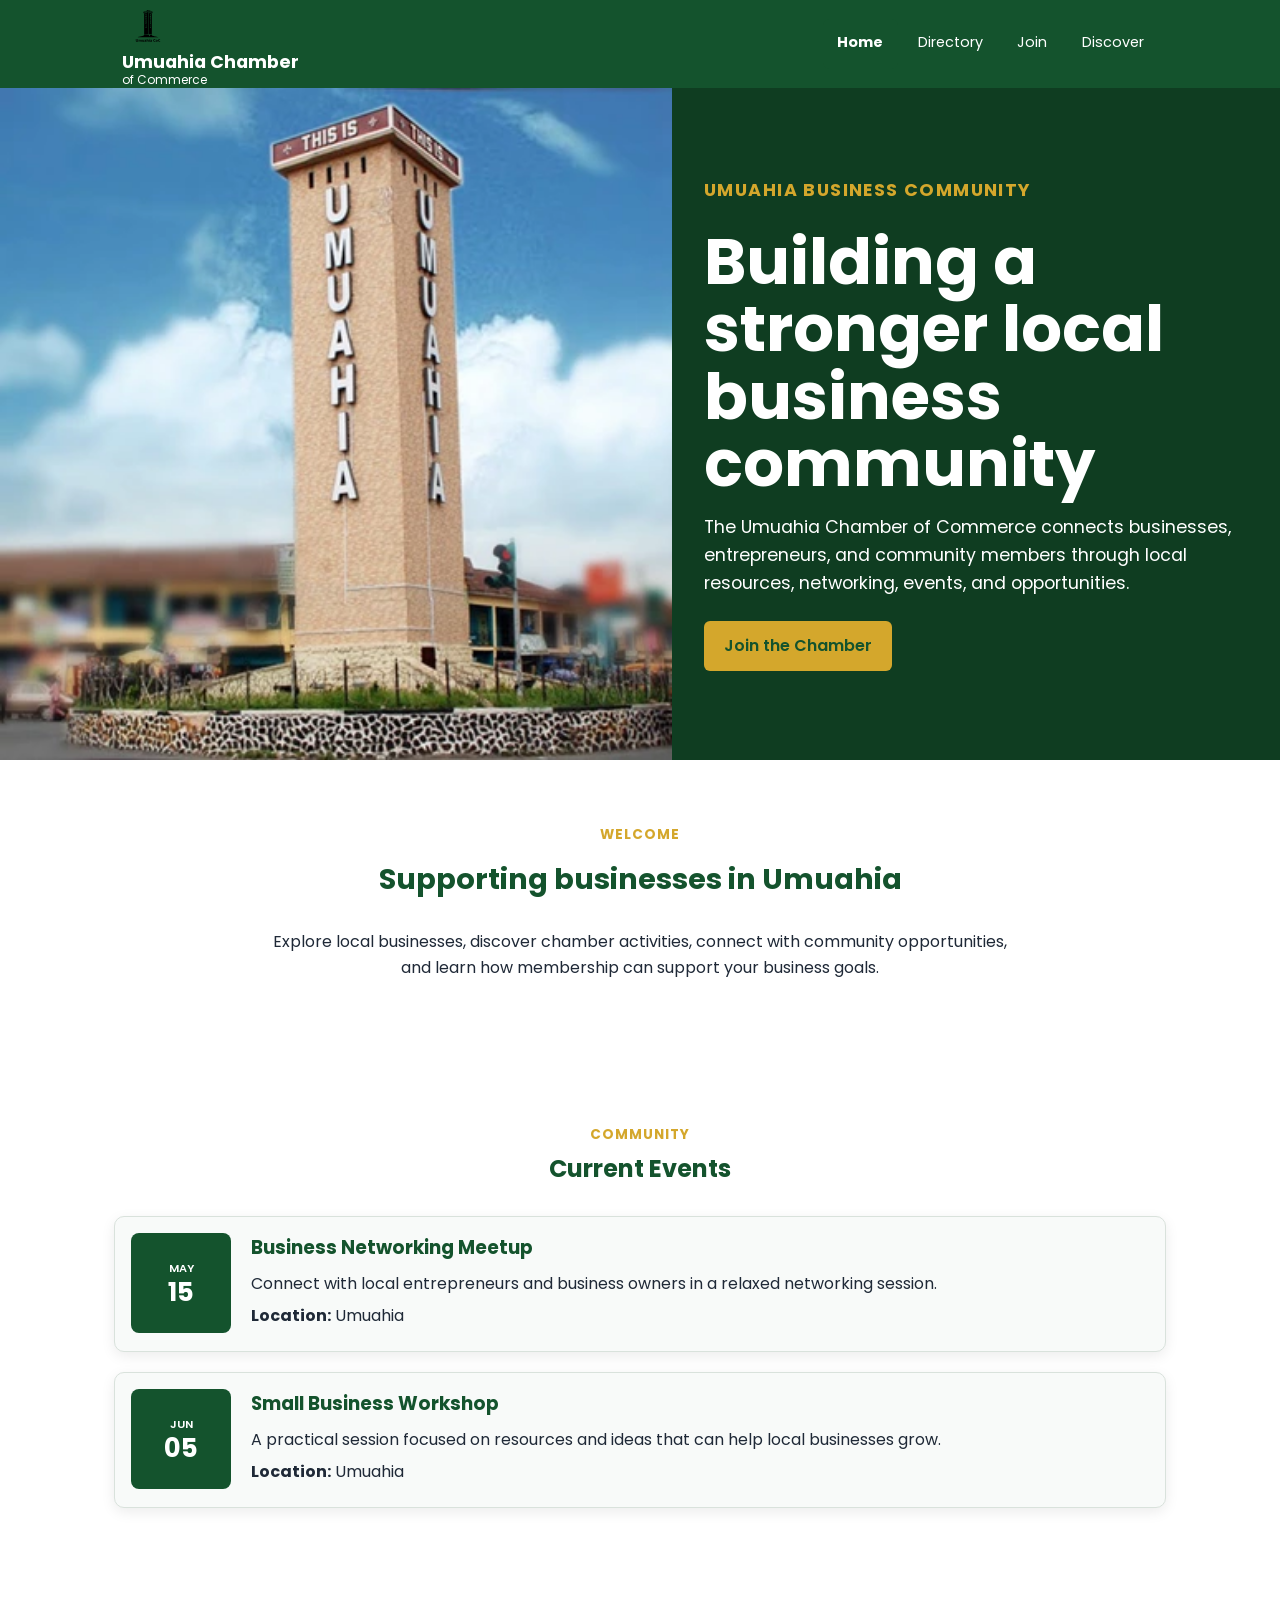
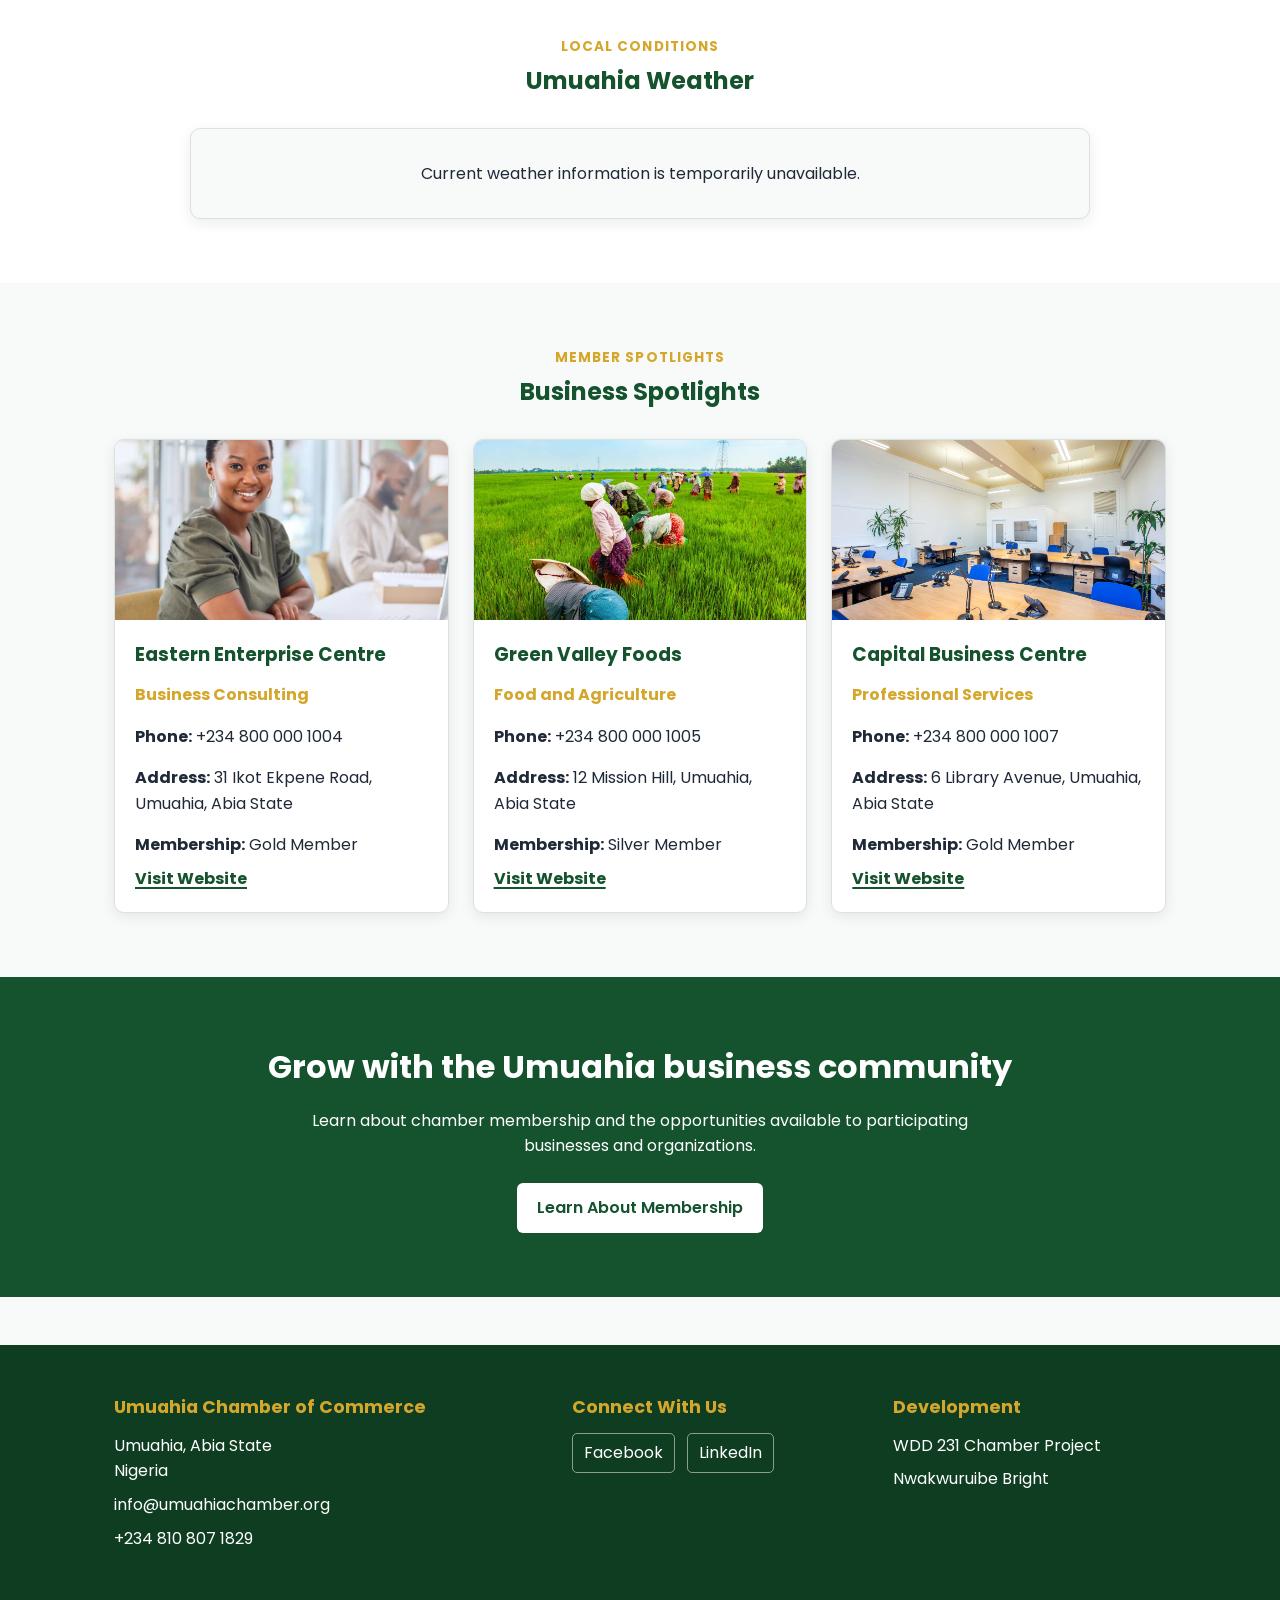
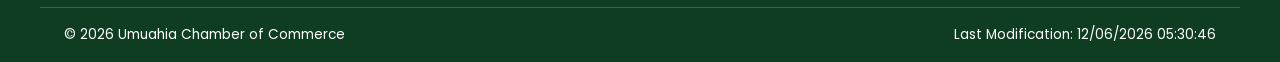
==== chamber/index.html @ 04a68233 "week03 assignment: CoC Homepage" ====
<!DOCTYPE html>
<html lang="en">
<head>
    <meta charset="UTF-8">
    <meta name="viewport" content="width=device-width, initial-scale=1.0">

    <title>Umuahia Chamber of Commerce | Supporting Local Business</title>

    <meta name="description"
        content="Connect with businesses, events, community opportunities, and chamber resources in Umuahia, Abia State.">

    <meta name="author" content="Nwakwuruibe Bright">

    <link rel="icon" href="favicon.ico">

    <link rel="preconnect" href="https://fonts.googleapis.com">
    <link rel="preconnect" href="https://fonts.gstatic.com" crossorigin>
    <link href="https://fonts.googleapis.com/css2?family=Poppins:wght@400;500;600;700&display=swap" rel="stylesheet">

    <meta property="og:title" content="Umuahia Chamber of Commerce | Local Business">
    <meta property="og:description"
        content="Discover local businesses, chamber events, community information, and opportunities in Umuahia.">
    <meta property="og:image" content="https://agilityb.github.io/wdd231/chamber/images/umuahia-hero.webp">
    <meta property="og:url" content="https://agilityb.github.io/wdd231/chamber/index.html">
    <meta property="og:type" content="website">

    <link rel="stylesheet" href="styles/normalize.css">
    <link rel="stylesheet" href="styles/small.css">
    <link rel="stylesheet" href="styles/large.css">

    <script src="scripts/main.js" defer></script>
</head>

<body>

    <header class="site-header">
        <div class="header-container">

            <a href="index.html" class="brand">
                <img src="images/logo.svg" alt="Umuahia Chamber of Commerce logo" width="52" height="52">

                <div class="brand-text">
                    <span class="brand-name">Umuahia Chamber</span>
                    <span class="brand-tagline">of Commerce</span>
                </div>
            </a>

            <button class="nav-toggle" id="navToggle" type="button"
                aria-label="Open navigation menu"
                aria-controls="primaryNav"
                aria-expanded="false">
                ☰
            </button>

            <nav class="navigation" id="primaryNav">
                <ul>
                    <li><a href="index.html" class="active" aria-current="page">Home</a></li>
                    <li><a href="directory.html">Directory</a></li>
                    <li><a href="join.html">Join</a></li>
                    <li><a href="discover.html">Discover</a></li>
                </ul>
            </nav>

        </div>
    </header>

    <main>

        <section class="hero" aria-labelledby="hero-title">
            <picture>
                <img
                    src="images/umuahia-hero.webp"
                    alt="Umuahia community scene"
                    width="1200"
                    height="500"
                    fetchpriority="high">
            </picture>

            <div class="hero-content container">
                <p class="eyebrow">UMUAHIA BUSINESS COMMUNITY</p>
                <h1 id="hero-title">Building a stronger local business community</h1>
                <p>
                    The Umuahia Chamber of Commerce connects businesses,
                    entrepreneurs, and community members through local
                    resources, networking, events, and opportunities.
                </p>
                <a class="button button-primary" href="join.html">Join the Chamber</a>
            </div>
        </section>

        <section class="section intro" aria-labelledby="welcome-title">
            <div class="container">
                <div class="section-heading">
                    <p class="section-label">WELCOME</p>
                    <h2 id="welcome-title">Supporting businesses in Umuahia</h2>
                </div>

                <p>
                    Explore local businesses, discover chamber activities,
                    connect with community opportunities, and learn how
                    membership can support your business goals.
                </p>
            </div>
        </section>

        <section class="section events" aria-labelledby="events-title">
            <div class="container">
                <div class="section-heading">
                    <p class="section-label">COMMUNITY</p>
                    <h2 id="events-title">Current Events</h2>
                </div>

                <div class="event-grid">
                    <article class="event-card">
                        <div class="event-date" aria-label="Sample event date">
                            <span class="event-month">MAY</span>
                            <span class="event-day">15</span>
                        </div>

                        <div class="event-content">
                            <h3>Business Networking Meetup</h3>
                            <p>
                                Connect with local entrepreneurs and business
                                owners in a relaxed networking session.
                            </p>
                            <p><strong>Location:</strong> Umuahia</p>
                        </div>
                    </article>

                    <article class="event-card">
                        <div class="event-date" aria-label="Sample event date">
                            <span class="event-month">JUN</span>
                            <span class="event-day">05</span>
                        </div>

                        <div class="event-content">
                            <h3>Small Business Workshop</h3>
                            <p>
                                A practical session focused on resources and
                                ideas that can help local businesses grow.
                            </p>
                            <p><strong>Location:</strong> Umuahia</p>
                        </div>
                    </article>
                </div>
                <!-- Sample event information for the course project. I will replace
                    with verified chamber events when available. -->

            </div>
        </section>

        <section class="section weather-section" aria-labelledby="weather-title">
            <div class="container">
                <div class="section-heading">
                    <p class="section-label">LOCAL CONDITIONS</p>
                    <h2 id="weather-title">Umuahia Weather</h2>
                </div>

                <div id="weatherCard" class="weather-card">
                    <p>Loading current weather and forecast...</p>
                </div>
            </div>
        </section>

        <section class="section featured-businesses" aria-labelledby="spotlights-title">
            <div class="container">
                <div class="section-heading">
                    <p class="section-label">MEMBER SPOTLIGHTS</p>
                    <h2 id="spotlights-title">Business Spotlights</h2>
                </div>

                <div id="spotlightContainer" class="business-grid" aria-live="polite">
                    <p class="loading-card">Loading member spotlights...</p>
                </div>
            </div>
        </section>

        <section class="section membership-cta" aria-labelledby="membership-title">
            <div class="container cta-content">
                <h2 id="membership-title">Grow with the Umuahia business community</h2>
                <p>
                    Learn about chamber membership and the opportunities
                    available to participating businesses and organizations.
                </p>
                <a class="button button-secondary" href="join.html">Learn About Membership</a>
            </div>
        </section>

    </main>

    <footer class="site-footer">
        <div class="footer-container">

            <section class="footer-column">
                <h2>Umuahia Chamber of Commerce</h2>
                <p>
                    Umuahia, Abia State<br>
                    Nigeria
                </p>
                <p>info@umuahiachamber.org</p>
                <p>+234 810 807 1829</p>
            </section>

            <section class="footer-column">
                <h2>Connect With Us</h2>
                <div class="social-links">
                    <a href="https://www.facebook.com/bright-nwakwuruibe"
                        target="_blank" rel="noopener noreferrer"
                        aria-label="Visit our Facebook page">Facebook</a>

                    <a href="https://www.linkedin.com/in/bright-nwakwuruibe/"
                        target="_blank" rel="noopener noreferrer"
                        aria-label="Visit our LinkedIn page">LinkedIn</a>
                </div>
            </section>

            <section class="footer-column">
                <h2>Development</h2>
                <p>WDD 231 Chamber Project</p>
                <p>Nwakwuruibe Bright</p>
            </section>

        </div>

        <div class="footer-bottom">
            <p>
                &copy;
                <span id="currentyear"></span>
                Umuahia Chamber of Commerce
            </p>
            <p id="lastModified"></p>
        </div>
    </footer>

</body>
</html>
---- chamber/styles/small.css ----
/* =========================================
   UMUAHIA CHAMBER OF COMMERCE
   MOBILE / BASE STYLES
   WDD 231 CHAMBER PROJECT
   ========================================= */

/* ---------- CSS VARIABLES ---------- */

:root {
    --primary: #14532d;
    --primary-dark: #0f3d21;
    --secondary: #d4a72c;
    --background: #f8faf9;
    --white: #ffffff;
    --text: #1f2937;
    --muted: #64748b;
    --border: #d9e2dc;

    --shadow: 0 4px 14px rgba(0, 0, 0, 0.08);
    --radius: 10px;
}


/* ---------- RESET ---------- */

*,
*::before,
*::after {
    box-sizing: border-box;
}

html {
    scroll-behavior: smooth;
}

body {
    margin: 0;
    font-family: "Poppins", sans-serif;
    font-size: 16px;
    line-height: 1.6;
    background-color: var(--background);
    color: var(--text);
}

img {
    display: block;
    max-width: 100%;
    height: auto;
}

a {
    color: inherit;
}


/* ---------- GENERAL CONTAINERS ---------- */

.container {
    width: min(92%, 1100px);
    margin: 0 auto;
}

.section {
    padding: 3.5rem 0;
}

.section-heading {
    margin-bottom: 2rem;
    text-align: center;
}

.section-heading h2,
.intro h2 {
    margin: 0;
    color: var(--primary);
    line-height: 1.25;
}

.section-label,
.eyebrow {
    margin: 0 0 0.5rem;
    color: var(--secondary);
    font-size: 0.85rem;
    font-weight: 700;
    letter-spacing: 0.08em;
}


/* ---------- HEADER ---------- */

.site-header {
    background-color: var(--primary);
    color: var(--white);
    box-shadow: var(--shadow);
}

.header-container {
    width: min(92%, 1100px);
    margin: 0 auto;
    padding: 1rem 0;

    display: flex;
    flex-wrap: wrap;
    align-items: center;
    justify-content: space-between;
    gap: 1rem;
}

.site-brand {
    display: flex;
    align-items: center;
    gap: 0.75rem;
    color: var(--white);
    text-decoration: none;
}

.site-brand img {
    width: 50px;
    height: 50px;
}

.brand-text {
    display: flex;
    flex-direction: column;
    line-height: 1.2;
}

.brand-name {
    font-size: 1.05rem;
    font-weight: 700;
}

.brand-subtitle {
    color: var(--secondary);
    font-size: 0.85rem;
    font-weight: 500;
}


/* ---------- MOBILE NAVIGATION BUTTON ---------- */

.nav-toggle {
    display: block;
    padding: 0.35rem 0.7rem;

    border: 2px solid var(--white);
    border-radius: 6px;

    background-color: transparent;
    color: var(--white);

    font-family: inherit;
    font-size: 1.5rem;
    line-height: 1;

    cursor: pointer;
}

.nav-toggle:hover {
    background-color: var(--secondary);
    color: var(--primary);
}


/* ---------- NAVIGATION ---------- */

.navigation {
    display: none;
    width: 100%;
    flex-direction: column;
}

.navigation.open {
    display: flex;
}

.navigation a {
    display: block;
    padding: 0.75rem 1rem;

    color: var(--white);
    text-decoration: none;

    border-bottom: 3px solid transparent;

    transition:
        background-color 0.2s ease,
        border-color 0.2s ease;
}

.navigation a:hover,
.navigation a:focus-visible {
    background-color: var(--primary-dark);
    border-bottom-color: var(--secondary);
}

.navigation a.active {
    color: var(--secondary);
    font-weight: 700;
}


/* ---------- HERO ---------- */

.hero {
    position: relative;
    background-color: var(--primary-dark);
    color: var(--white);
}

.hero picture,
.hero picture img {
    width: 100%;
}

.hero picture img {
    min-height: 420px;
    object-fit: cover;
}

.hero-content {
    padding: 2rem 4%;
    background-color: var(--primary-dark);
}

.hero-content h1 {
    margin: 0 0 1rem;
    font-size: 2rem;
    line-height: 1.2;
}

.hero-content p {
    max-width: 650px;
    margin: 0 0 1.5rem;
}


/* ---------- BUTTONS ---------- */

.button {
    display: inline-block;
    padding: 0.75rem 1.25rem;

    border-radius: 6px;

    font-weight: 600;
    text-decoration: none;

    transition:
        background-color 0.2s ease,
        color 0.2s ease,
        transform 0.2s ease;
}

.button:hover,
.button:focus-visible {
    transform: translateY(-2px);
}

.button-primary {
    background-color: var(--secondary);
    color: var(--primary);
}

.button-primary:hover,
.button-primary:focus-visible {
    background-color: var(--white);
}

.button-secondary {
    background-color: var(--white);
    color: var(--primary);
}

.button-secondary:hover,
.button-secondary:focus-visible {
    background-color: var(--secondary);
}


/* ---------- INTRODUCTION ---------- */

.intro {
    background-color: var(--white);
}

.intro .container {
    max-width: 800px;
    text-align: center;
}

.intro h2 {
    margin-bottom: 1rem;
    font-size: 1.8rem;
}

.intro p {
    margin: 0 0 1rem;
}


/* ---------- SAMPLE CONTENT NOTICE ---------- */

.sample-note {
    margin: 1.5rem 0 0;
    padding: 0.85rem 1rem;

    background-color: #fff8e1;
    border-left: 4px solid var(--secondary);

    color: var(--text);
    font-size: 0.9rem;
}


/* ---------- QUICK LINKS ---------- */

.quick-links {
    background-color: var(--background);
}

.quick-link-grid {
    display: grid;
    gap: 1.25rem;
}

.quick-card {
    background-color: var(--white);
    border: 1px solid var(--border);
    border-radius: var(--radius);
    box-shadow: var(--shadow);
    overflow: hidden;
}

.quick-card-content {
    padding: 1.5rem;
}

.quick-card h3 {
    margin: 0 0 0.75rem;
    color: var(--primary);
}

.quick-card p {
    margin: 0 0 1rem;
}


/* ---------- TEXT LINKS ---------- */

.text-link {
    color: var(--primary);
    font-weight: 700;
    text-decoration: underline;
    text-decoration-thickness: 2px;
    text-underline-offset: 3px;
}

.text-link:hover,
.text-link:focus-visible {
    color: var(--primary-dark);
}


/* ---------- EVENTS ---------- */

.events {
    background-color: var(--white);
}

.event-grid {
    display: grid;
    gap: 1.25rem;
}

.event-card {
    display: grid;
    grid-template-columns: 80px 1fr;
    gap: 1rem;

    padding: 1rem;

    border: 1px solid var(--border);
    border-radius: var(--radius);
    box-shadow: var(--shadow);

    background-color: var(--background);
}

.event-date {
    display: flex;
    flex-direction: column;
    justify-content: center;
    align-items: center;

    min-height: 80px;

    background-color: var(--primary);
    color: var(--white);
    border-radius: 8px;

    text-align: center;
}

.event-month {
    font-size: 0.7rem;
    font-weight: 600;
}

.event-day {
    font-size: 1.6rem;
    font-weight: 700;
    line-height: 1.1;
}

.event-content h3 {
    margin: 0 0 0.5rem;
    color: var(--primary);
}

.event-content p {
    margin: 0.4rem 0;
}




/* ---------- WEATHER ---------- */

.weather-section {
    background-color: var(--white);
}

.weather-card {
    max-width: 900px;
    margin: 0 auto;
    padding: 1.25rem;
    background-color: var(--background);
    border: 1px solid var(--border);
    border-radius: var(--radius);
    box-shadow: var(--shadow);
}

.weather-current {
    display: grid;
    gap: 1.5rem;
}

.weather-today {
    text-align: center;
}

.weather-card h3 {
    margin-bottom: 0.5rem;
    color: var(--primary);
}

.weather-temperature {
    margin: 0.25rem 0;
    color: var(--primary);
    font-size: 2.5rem;
    font-weight: 700;
}

.weather-description {
    margin: 0 0 0.5rem;
    text-transform: capitalize;
    font-weight: 600;
}

.weather-details {
    margin: 0;
    color: var(--muted);
}

.weather-forecast {
    border-top: 1px solid var(--border);
    padding-top: 1.25rem;
}

.forecast-grid {
    display: grid;
    grid-template-columns: 1fr;
    gap: 0.75rem;
}

.forecast-day {
    padding: 1rem;
    background-color: var(--white);
    border: 1px solid var(--border);
    border-radius: var(--radius);
    text-align: center;
}

.forecast-day h4,
.forecast-day p {
    margin: 0.25rem 0;
}

.forecast-temperature {
    color: var(--primary);
    font-size: 1.5rem;
    font-weight: 700;
}

.weather-error {
    margin: 0;
    text-align: center;
}

.weather-error code {
    overflow-wrap: anywhere;
}

/* ---------- HOME SPOTLIGHTS ---------- */

#spotlightContainer {
    min-height: 250px;
}

.loading-card {
    min-height: 250px;
    display: grid;
    place-items: center;
    padding: 1rem;
    border: 1px solid var(--border);
    border-radius: var(--radius);
    background-color: var(--white);
}

.business-card img {
    width: 100%;
    height: 180px;
    object-fit: contain;
}

/* ---------- FEATURED BUSINESSES ---------- */

.featured-businesses {
    background-color: var(--background);
}

.business-grid {
    display: grid;
    gap: 1.25rem;
}

.business-card {
    background-color: var(--white);
    border: 1px solid var(--border);
    border-radius: var(--radius);
    box-shadow: var(--shadow);
    overflow: hidden;
}

.business-card>img {
    width: 100%;
    height: 180px;
    object-fit: cover;
}

.business-card-content {
    padding: 1.25rem;
}

.business-card h3 {
    margin: 0 0 0.25rem;
    color: var(--primary);
}

.business-category {
    margin: 0 0 1rem;
    color: var(--secondary);
    font-weight: 700;
}

.business-card p {
    margin: 0.5rem 0;
}


/* ---------- MEMBERSHIP CTA ---------- */

.membership-cta {
    background-color: var(--primary);
    color: var(--white);
}

.cta-content {
    max-width: 750px;
    margin: 0 auto;
    text-align: center;
}

.cta-content h2 {
    margin: 0 0 1rem;
    font-size: 1.8rem;
}

.cta-content p {
    margin: 0 0 1.5rem;
}


/* ---------- FOOTER ---------- */

.site-footer {
    background-color: var(--primary-dark);
    color: var(--white);
}

.footer-container {
    width: min(92%, 1100px);
    margin: 0 auto;
    padding: 3rem 0;

    display: grid;
    gap: 2rem;
}

.footer-column h2 {
    margin: 0 0 0.75rem;
    color: var(--secondary);
    font-size: 1.1rem;
}

.footer-column address {
    font-style: normal;
}

.footer-column p {
    margin: 0.5rem 0;
}

.footer-column a {
    color: var(--white);
}

.footer-column a:hover,
.footer-column a:focus-visible {
    color: var(--secondary);
}

.footer-navigation {
    display: flex;
    flex-direction: column;
    gap: 0.5rem;
}

.social-links {
    display: flex;
    flex-wrap: wrap;
    gap: 0.75rem;
}

.social-links a {
    padding: 0.4rem 0.7rem;
    border: 1px solid rgba(255, 255, 255, 0.5);
    border-radius: 5px;
    text-decoration: none;
}

.social-links a:hover,
.social-links a:focus-visible {
    background-color: var(--secondary);
    color: var(--primary);
}

.footer-bottom {
    padding: 1.25rem 1rem;

    border-top: 1px solid rgba(255, 255, 255, 0.2);

    text-align: center;
}

.footer-bottom p {
    margin: 0.35rem 0;
    font-size: 0.85rem;
}


/* ---------- ACCESSIBILITY ---------- */

button:focus-visible,
a:focus-visible {
    outline: 3px solid var(--secondary);
    outline-offset: 3px;
}


/* ---------- SMALL SCREEN SAFETY ---------- */

@media (max-width: 319px) {

    body {
        font-size: 15px;
    }

    .container,
    .header-container,
    .footer-container {
        width: 94%;
    }

    .hero-content {
        padding-left: 3%;
        padding-right: 3%;
    }

    .event-card {
        grid-template-columns: 1fr;
    }
}

/* =========================================
   DIRECTORY PAGE
   ========================================= */

.directory-page {
    padding-top: 2rem;
    padding-bottom: 3rem;
}

.directory-page>h1 {
    margin-bottom: 0.5rem;
}

.directory-intro {
    max-width: 700px;
    color: var(--muted);
}


/* -----------------------------------------
   VIEW CONTROLS
   ----------------------------------------- */

.view-controls {
    display: flex;
    justify-content: center;
    gap: 0.5rem;
    margin: 1.5rem 0;
}

.view-button {
    min-width: 80px;
    padding: 0.6rem 1rem;

    border: 2px solid var(--primary);
    border-radius: 4px;

    background-color: var(--white);
    color: var(--primary);

    font-family: inherit;
    font-weight: 600;

    cursor: pointer;
}

.view-button:hover,
.view-button.active {
    background-color: var(--primary);
    color: var(--white);
}


/* -----------------------------------------
   MEMBER GRID
   ----------------------------------------- */

.member-grid {
    display: grid;
    grid-template-columns: 1fr;
    gap: 1rem;
}


/* -----------------------------------------
   MEMBER CARD
   ----------------------------------------- */

.member-card {
    padding: 1rem;

    background-color: var(--white);
    border: 1px solid var(--border);
    border-radius: var(--radius);

    box-shadow: var(--shadow);
}

.member-image {
    text-align: center;
    margin-bottom: 1rem;
}

.member-image img {
    width: 100%;
    max-width: 260px;
    height: 150px;

    aspect-ratio: 13 / 7;  /* I did this to control my CLS */
    object-fit: contain;

    margin: 0 auto;
}

.member-info h2 {
    margin-bottom: 0.25rem;
    font-size: 1.15rem;
}

.member-category {
    margin-top: 0;
    margin-bottom: 1rem;

    color: var(--primary);
    font-weight: 600;
}

.member-info p {
    margin: 0.45rem 0;
    font-size: 0.9rem;
}

.member-description {
    color: var(--muted);
}

.member-website {
    display: inline-block;
    margin-top: 0.75rem;

    color: var(--primary);
    font-weight: 600;
}

.member-website:hover {
    color: var(--primary-dark);
}


/* -----------------------------------------
   LIST VIEW
   ----------------------------------------- */

.member-list {
    display: flex;
    flex-direction: column;
    gap: 0;
}

.member-list .member-card {
    display: grid;
    grid-template-columns: 1fr;

    border-radius: 0;
    border: none;
    border-bottom: 1px solid var(--border);

    box-shadow: none;

    padding: 1rem;
}

.member-list .member-card:nth-child(even) {
    background-color: #eaf7f6;
}

.member-list .member-image {
    display: none;
}

.member-list .member-info h2 {
    font-size: 1rem;
}

.member-list .member-description {
    display: none;
}


/* -----------------------------------------
   ERROR MESSAGE
   ----------------------------------------- */

.error-message {
    padding: 1.5rem;

    text-align: center;

    background-color: #fff4f4;
    border: 1px solid #e5baba;

    border-radius: var(--radius);
}

/* -----------------------------------------
   LOADING CARD
   ----------------------------------------- */
.loading-card {
    min-height: 350px;
    background-color: var(--white);
}
---- chamber/styles/large.css ----
/* =========================================
   LARGE SCREEN STYLES
   Umuahia Chamber of Commerce
   ========================================= */

@media screen and (min-width: 768px) {

    /* -----------------------------------------
       GENERAL
       ----------------------------------------- */

    .container {
        max-width: 1200px;
        margin: 0 auto;
        padding-left: 1.5rem;
        padding-right: 1.5rem;
    }

    .section {
        padding: 3rem 0;
    }


    /* -----------------------------------------
       HEADER
       ----------------------------------------- */

    .site-header {
        position: relative;
    }

    .header-container {
        max-width: 1200px;
        min-height: 78px;
        margin: 0 auto;
        padding: 0 1.5rem;

        display: flex;
        align-items: center;
        justify-content: space-between;
        gap: 2rem;
    }

    .brand {
        flex-shrink: 0;
    }

    .brand img {
        width: 52px;
        height: 52px;
    }

    .brand-text {
        display: flex;
        flex-direction: column;
    }

    .brand-name {
        font-size: 1.1rem;
    }

    .brand-tagline {
        font-size: 0.75rem;
    }


    /* -----------------------------------------
       NAVIGATION
       ----------------------------------------- */

    .nav-toggle {
        display: none;
    }

    .navigation {
        display: flex;
        position: static;
        width: auto;
        background: transparent;
        box-shadow: none;
    }

    .navigation ul {
        display: flex;
        align-items: center;
        gap: 0.35rem;
        margin: 0;
        padding: 0;
    }

    .navigation li {
        border: none;
    }

    .navigation a {
        padding: 0.75rem 0.9rem;
        border-radius: 6px;
        font-size: 0.9rem;
    }

    .navigation a:hover {
        background-color: var(--background);
        color: var(--primary);
    }

    .navigation a.active,
    .navigation a[aria-current="page"] {
        background-color: var(--primary);
        color: var(--white);
    }


    /* -----------------------------------------
       HERO
       ----------------------------------------- */

    .hero {
        min-height: 500px;
        display: flex;
        align-items: center;
    }

    .hero img {
        min-height: 500px;
    }

    .hero-content {
        max-width: 650px;
        padding: 4rem 0;
    }

    .hero h1 {
        max-width: 700px;
        font-size: clamp(2.5rem, 5vw, 4.25rem);
        line-height: 1.05;
    }

    .hero p {
        max-width: 600px;
        font-size: 1.1rem;
    }


    /* -----------------------------------------
       INTRODUCTION
       ----------------------------------------- */

    .intro {
        text-align: center;
    }

    .intro .section-heading {
        max-width: 750px;
        margin-left: auto;
        margin-right: auto;
    }

    .intro p {
        max-width: 800px;
        margin-left: auto;
        margin-right: auto;
    }


    /* -----------------------------------------
       QUICK LINKS
       ----------------------------------------- */

    .quick-links {
        display: grid;
        grid-template-columns: repeat(3, 1fr);
        gap: 1.5rem;
    }

    .quick-card {
        min-height: 220px;
        display: flex;
        flex-direction: column;
        justify-content: space-between;
    }

    .quick-card h3 {
        font-size: 1.25rem;
    }


    /* -----------------------------------------
       EVENTS
       ----------------------------------------- */

    .events-grid {
        display: grid;
        grid-template-columns: repeat(2, 1fr);
        gap: 1.5rem;
    }

    .event-card {
        display: grid;
        grid-template-columns: 100px 1fr;
        gap: 1.25rem;
        align-items: start;
    }

    .event-date {
        min-height: 100px;
    }

    .event-date .month {
        font-size: 0.9rem;
    }

    .event-date .day {
        font-size: 2rem;
    }



    /* -----------------------------------------
       WEATHER
       ----------------------------------------- */

    .weather-card {
        padding: 2rem;
    }

    .weather-current {
        grid-template-columns: 0.8fr 1.2fr;
        align-items: center;
    }

    .weather-today {
        padding-right: 1.5rem;
        border-right: 1px solid var(--border);
    }

    .weather-forecast {
        border-top: 0;
        padding-top: 0;
    }

    .forecast-grid {
        grid-template-columns: repeat(3, 1fr);
    }

    .weather-temperature {
        font-size: 3rem;
    }

    /* -----------------------------------------
       FEATURED BUSINESSES
       ----------------------------------------- */

    .business-grid {
        display: grid;
        grid-template-columns: repeat(3, 1fr);
        gap: 1.5rem;
    }

    .business-card {
        display: flex;
        flex-direction: column;
        height: 100%;
    }

    .business-card img {
        width: 100%;
        height: 180px;
        object-fit: cover;
    }

    .business-card-content {
        flex: 1;
        display: flex;
        flex-direction: column;
    }

    .business-card .text-link {
        margin-top: auto;
    }


    /* -----------------------------------------
       MEMBERSHIP CTA
       ----------------------------------------- */

    .membership-cta {
        padding: 4rem 2rem;
        text-align: center;
    }

    .membership-cta h2 {
        font-size: 2rem;
    }

    .membership-cta p {
        max-width: 700px;
        margin-left: auto;
        margin-right: auto;
    }

    /* =========================================
    DIRECTORY - LARGE SCREENS
    ========================================= */

    .directory-page {
        padding-top: 2.5rem;
        padding-bottom: 4rem;
    }


    /* -----------------------------------------
    VIEW CONTROLS
    ----------------------------------------- */

    .view-controls {
        justify-content: center;
        margin: 1.5rem 0 2rem;
    }


    /* -----------------------------------------
    MEMBER GRID
    ----------------------------------------- */

    .member-grid {
        grid-template-columns: repeat(3, 1fr);
        gap: 1.25rem;
    }

    .member-card {
        min-height: 100%;
        padding: 1rem;

        display: flex;
        flex-direction: column;
    }


    /* -----------------------------------------
    MEMBER IMAGE
    ----------------------------------------- */

    .member-image {
        min-height: 150px;

        display: flex;
        align-items: center;
        justify-content: center;
    }

    .member-image img {
        max-width: 240px;
        height: 140px;
    }


    /* -----------------------------------------
    LIST VIEW
    ----------------------------------------- */

    .member-list {
        display: flex;
        flex-direction: column;
    }

    .member-list .member-card {
        display: grid;
        grid-template-columns: 1.4fr 1fr 1fr 1.2fr;

        align-items: center;

        min-height: auto;
        padding: 0.9rem 1rem;
    }

    .member-list .member-info {
        display: contents;
    }

    .member-list .member-info h2 {
        margin: 0;
    }

    .member-list .member-category {
        margin: 0;
    }

    .member-list .member-info p {
        margin: 0;
    }

    .member-list .member-description {
        display: none;
    }

    .member-list .member-website {
        margin: 0;
    }
    
    /* -----------------------------------------
       FOOTER
       ----------------------------------------- */

    .site-footer {
        margin-top: 3rem;
    }

    .footer-container {
        max-width: 1200px;
        margin: 0 auto;
        padding: 3rem 1.5rem;

        display: grid;
        grid-template-columns: 1.5fr 1fr 1fr;
        gap: 3rem;
    }

    .footer-column {
        min-width: 0;
    }

    .footer-column h3 {
        margin-bottom: 1rem;
    }

    .footer-bottom {
        max-width: 1200px;
        margin: 0 auto;
        padding: 1rem 1.5rem;

        display: flex;
        justify-content: space-between;
        align-items: center;
        gap: 1rem;
    }

    .footer-bottom p {
        margin: 0;
    }


    /* -----------------------------------------
       ACCESSIBILITY
       ----------------------------------------- */

    .navigation a:focus-visible,
    .button:focus-visible,
    .text-link:focus-visible {
        outline: 3px solid var(--secondary);
        outline-offset: 3px;
    }
}


/* =========================================
   EXTRA-WIDE SCREENS
   ========================================= */

@media screen and (min-width: 1100px) {

    .header-container {
        padding-left: 2rem;
        padding-right: 2rem;
    }

    .hero-content {
        padding-left: 2rem;
        padding-right: 2rem;
    }

    .section {
        padding-top: 4rem;
        padding-bottom: 4rem;
    }

    /* =========================================
   LOADING CARD
   ========================================= */

   .loading-card {
       min-height: 360px;
   }
}
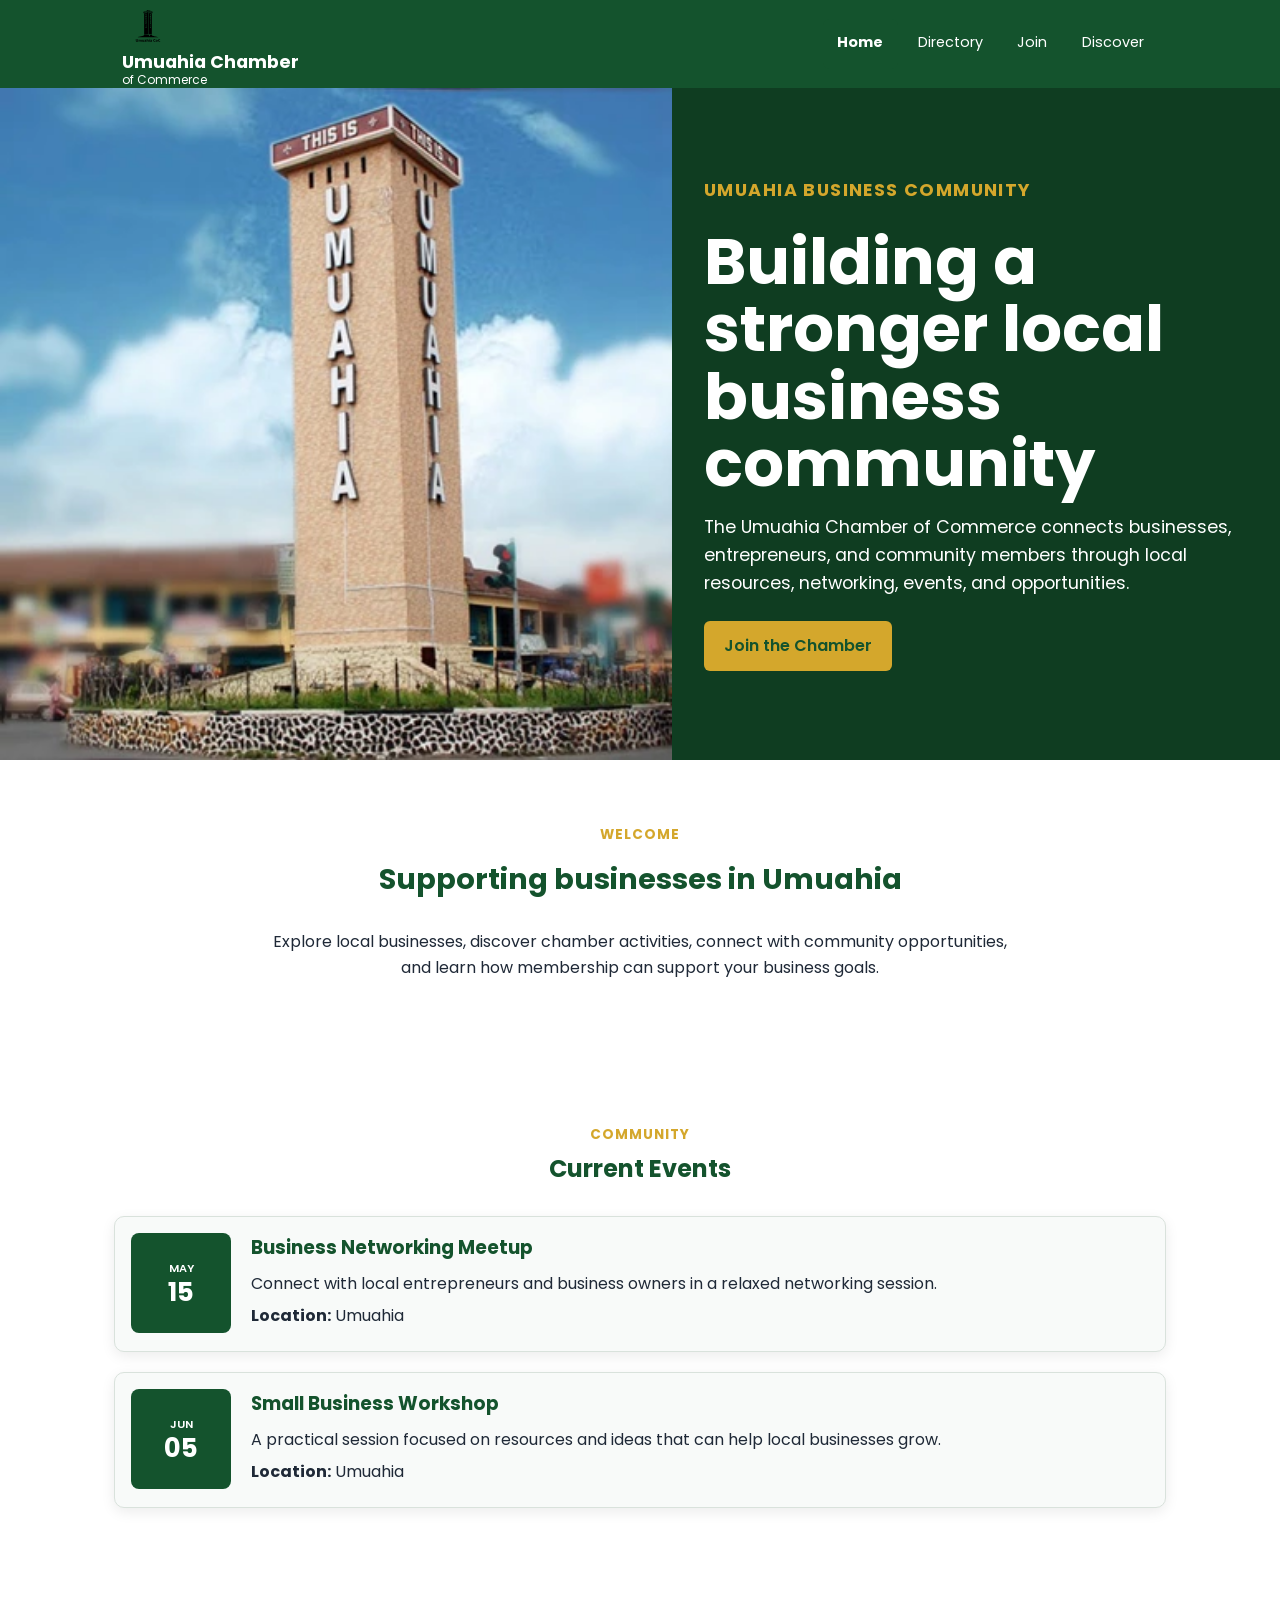
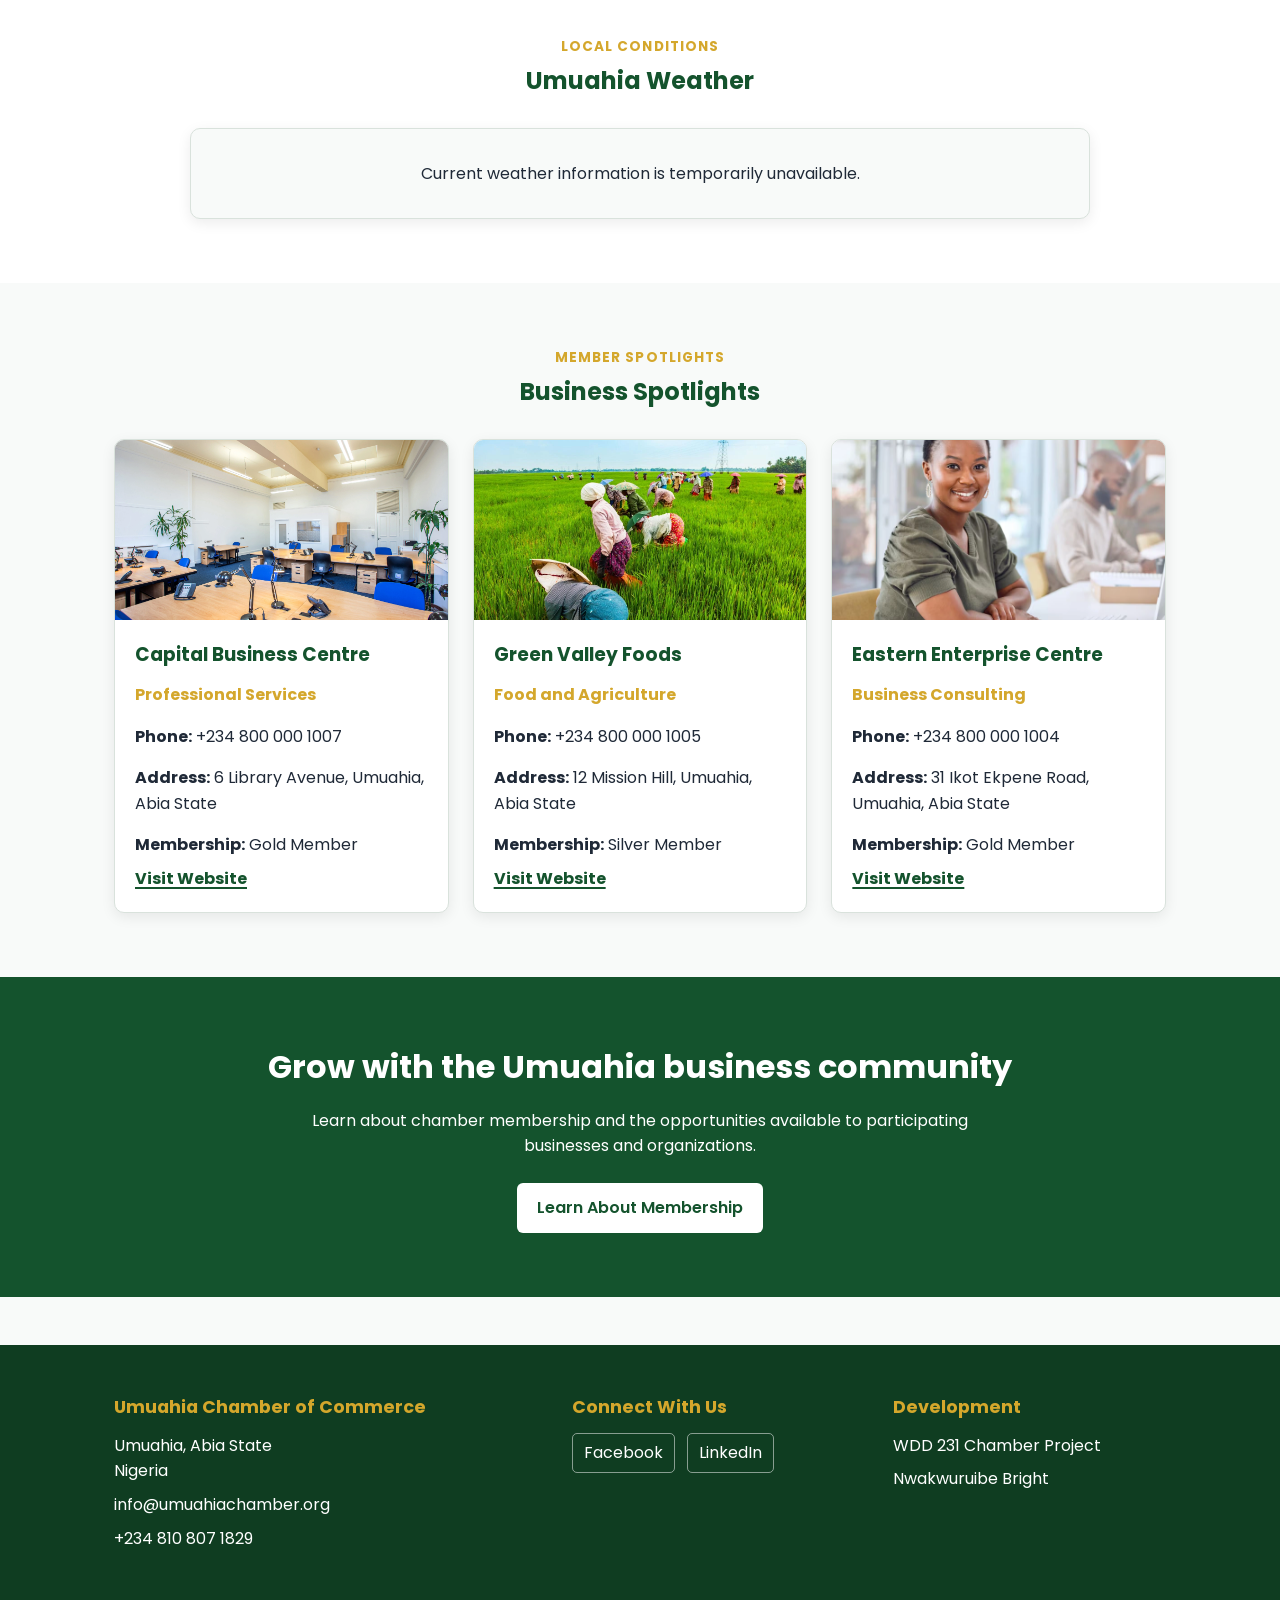
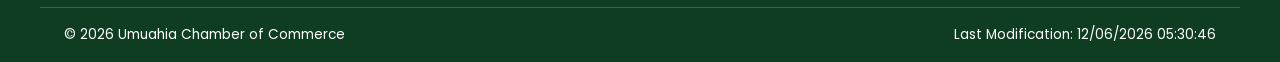
==== commit 358caead: "week04 assignment: CoC join & thank you" ====
--- a/chamber/index.html
+++ b/chamber/index.html
@@ -143,8 +143,6 @@
                         </div>
                     </article>
                 </div>
-                <!-- Sample event information for the course project. I will replace
-                    with verified chamber events when available. -->
 
             </div>
         </section>
--- a/chamber/styles/small.css
+++ b/chamber/styles/small.css
@@ -903,4 +903,124 @@
 .loading-card {
     min-height: 350px;
     background-color: var(--white);
-}+}
+
+/* ---------- JOIN PAGE ---------- */
+.join-page { padding-top: 2rem; padding-bottom: 4rem; }
+.join-intro { max-width: 760px; margin-bottom: 2rem; }
+.join-intro h1 { margin-bottom: .75rem; }
+.join-layout { display: grid; gap: 2rem; }
+.join-form-section, .membership-levels { padding: 1.25rem; background: var(--white); border: 1px solid var(--border); border-radius: var(--radius); box-shadow: var(--shadow); }
+.join-form-section h2, .membership-levels h2 { margin-bottom: 1.25rem; color: var(--primary); }
+.membership-form fieldset { margin: 0 0 1.5rem; padding: 1rem; border: 1px solid var(--border); border-radius: var(--radius); }
+.membership-form legend { padding: 0 .5rem; color: var(--primary); font-weight: 700; }
+.membership-form label { display: block; margin-bottom: 1rem; font-weight: 600; }
+.membership-form label:last-child { margin-bottom: 0; }
+.membership-form input:not([type="submit"]):not([type="hidden"]), .membership-form select, .membership-form textarea { width: 100%; margin-top: .4rem; padding: .75rem; border: 1px solid var(--border); border-radius: 6px; background: var(--white); color: var(--text); }
+.membership-form textarea { min-height: 150px; resize: vertical; }
+.membership-form input:focus, .membership-form select:focus, .membership-form textarea:focus { outline: 3px solid rgba(212, 167, 44, .35); border-color: var(--secondary); }
+.membership-form input[type="submit"] { width: 100%; padding: .85rem 1rem; border: 0; border-radius: 6px; background: var(--primary); color: var(--white); font-weight: 700; cursor: pointer; }
+.membership-form input[type="submit"]:hover { background: var(--primary-dark); }
+.membership-levels { align-self: start; }
+.membership-level-card { margin-bottom: 1rem; padding: 1rem; border-left: 4px solid var(--secondary); border-radius: 6px; background: var(--background); }
+.membership-level-card:last-child { margin-bottom: 0; }
+.membership-level-card h3 { margin-bottom: .35rem; color: var(--primary); }
+.membership-level-card p { margin: 0; }
+
+/* ---------- JOIN MEMBERSHIP CARDS, MODALS, AND THANK-YOU PAGE ---------- */
+.membership-levels { align-self: start; }
+.membership-level-card {
+    margin-bottom: 1rem;
+    padding: 1rem;
+    border-left: 4px solid var(--secondary);
+    border-radius: 6px;
+    background: var(--background);
+    opacity: 0;
+    transform: translateY(18px);
+    animation: membershipCardIn .65s ease-out forwards;
+}
+.level-card-1 { animation-delay: .1s; }
+.level-card-2 { animation-delay: .25s; }
+.level-card-3 { animation-delay: .4s; }
+.level-card-4 { animation-delay: .55s; }
+.membership-level-card:last-child { margin-bottom: 0; }
+.membership-level-card h3 { margin-bottom: .35rem; color: var(--primary); }
+.membership-level-card p { margin-bottom: .7rem; }
+.membership-info-link { font-weight: 700; color: var(--primary); text-decoration: underline; }
+.membership-info-link:hover { color: var(--primary-dark); }
+
+@keyframes membershipCardIn {
+    from { opacity: 0; transform: translateY(18px); }
+    to { opacity: 1; transform: translateY(0); }
+}
+
+.membership-modal {
+    width: min(92vw, 520px);
+    padding: 0;
+    border: 0;
+    border-radius: var(--radius);
+    box-shadow: var(--shadow);
+}
+.membership-modal::backdrop { background: rgba(15, 23, 42, .58); }
+.modal-content { padding: 1.5rem; }
+.modal-content h2 { margin-bottom: .75rem; color: var(--primary); }
+.modal-content li { margin-bottom: .45rem; }
+.modal-close {
+    margin-top: 1rem;
+    padding: .65rem 1rem;
+    border: 0;
+    border-radius: 6px;
+    background: var(--primary);
+    color: var(--white);
+    font-weight: 700;
+    cursor: pointer;
+}
+
+.membership-info-link:focus-visible,
+.modal-close:focus-visible,
+.thankyou-button:focus-visible {
+    outline: 3px solid var(--secondary);
+    outline-offset: 3px;
+}
+
+.visually-hidden {
+    position: absolute;
+    width: 1px;
+    height: 1px;
+    padding: 0;
+    margin: -1px;
+    overflow: hidden;
+    clip: rect(0, 0, 0, 0);
+    white-space: nowrap;
+    border: 0;
+}
+
+.thankyou-page { padding-top: 2rem; padding-bottom: 4rem; }
+.thankyou-card {
+    max-width: 760px;
+    margin: 0 auto;
+    padding: 1.5rem;
+    background: var(--white);
+    border: 1px solid var(--border);
+    border-radius: var(--radius);
+    box-shadow: var(--shadow);
+}
+.thankyou-card h1 { margin-bottom: .75rem; color: var(--primary); }
+.submitted-information { margin: 2rem 0; }
+.submitted-information h2 { margin-bottom: 1rem; color: var(--primary); }
+.submitted-information dl { margin: 0; }
+.submitted-information dl > div { padding: .85rem 0; border-bottom: 1px solid var(--border); }
+.submitted-information dt { font-weight: 700; color: var(--primary); }
+.submitted-information dd { margin: .25rem 0 0; overflow-wrap: anywhere; }
+.thankyou-button {
+    display: inline-block;
+    padding: .8rem 1.2rem;
+    border-radius: 6px;
+    background: var(--primary);
+    color: var(--white);
+    font-weight: 700;
+}
+
+@media (prefers-reduced-motion: reduce) {
+    .membership-level-card { opacity: 1; transform: none; animation: none; }
+}
--- a/chamber/styles/large.css
+++ b/chamber/styles/large.css
@@ -482,4 +482,20 @@
    }
 }
 
- + 
+
+    /* JOIN PAGE */
+    .join-page { padding-top: 3rem; }
+    .join-layout { grid-template-columns: minmax(0, 1.4fr) minmax(280px, .6fr); align-items: start; }
+    .join-form-section, .membership-levels { padding: 1.75rem; }
+    .membership-form input[type="submit"] { width: auto; min-width: 240px; }
+
+/* ---------- JOIN AND THANK-YOU LARGE SCREEN LAYOUT ---------- */
+@media (min-width: 768px) {
+    .join-page { padding-top: 3rem; }
+    .join-layout { grid-template-columns: minmax(0, 1.35fr) minmax(280px, .65fr); align-items: start; }
+    .join-form-section, .membership-levels { padding: 1.75rem; }
+    .membership-form input[type="submit"] { width: auto; min-width: 240px; }
+    .thankyou-page { padding-top: 3rem; }
+    .thankyou-card { padding: 2.25rem; }
+}
